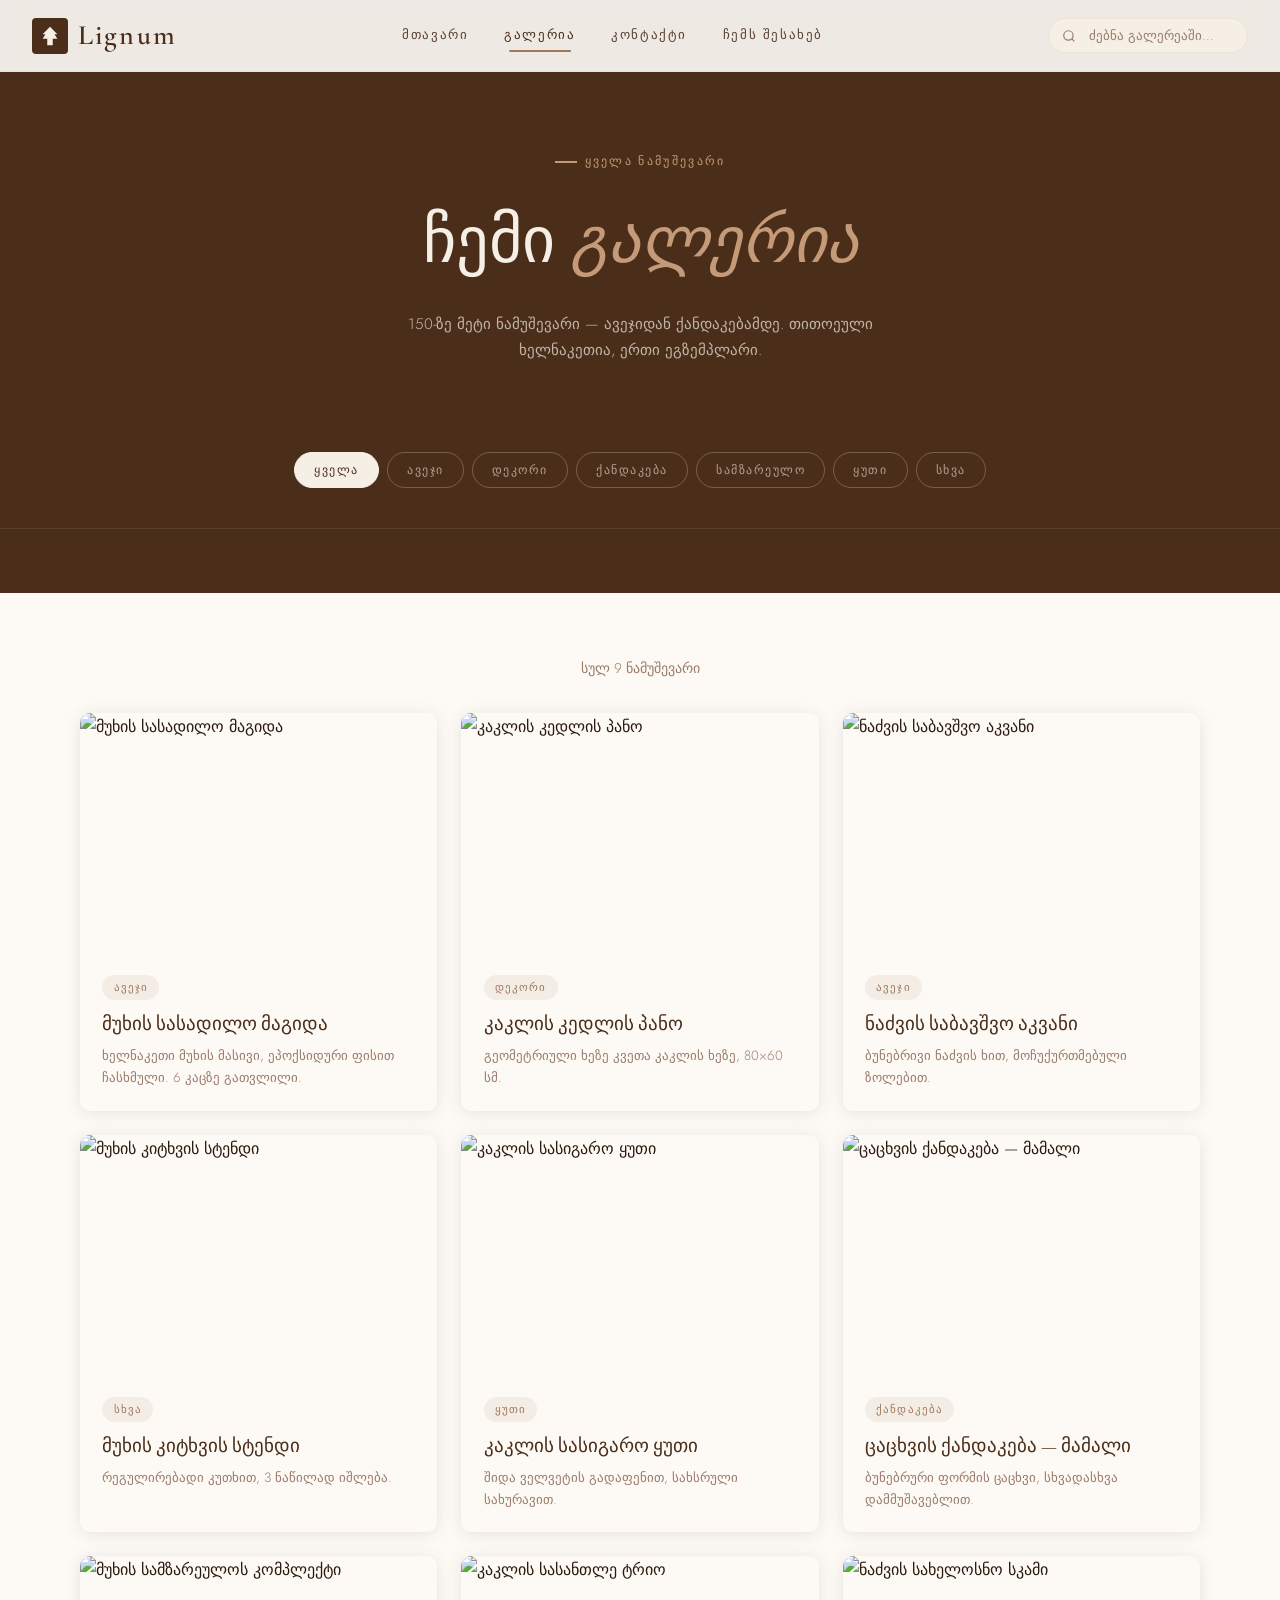
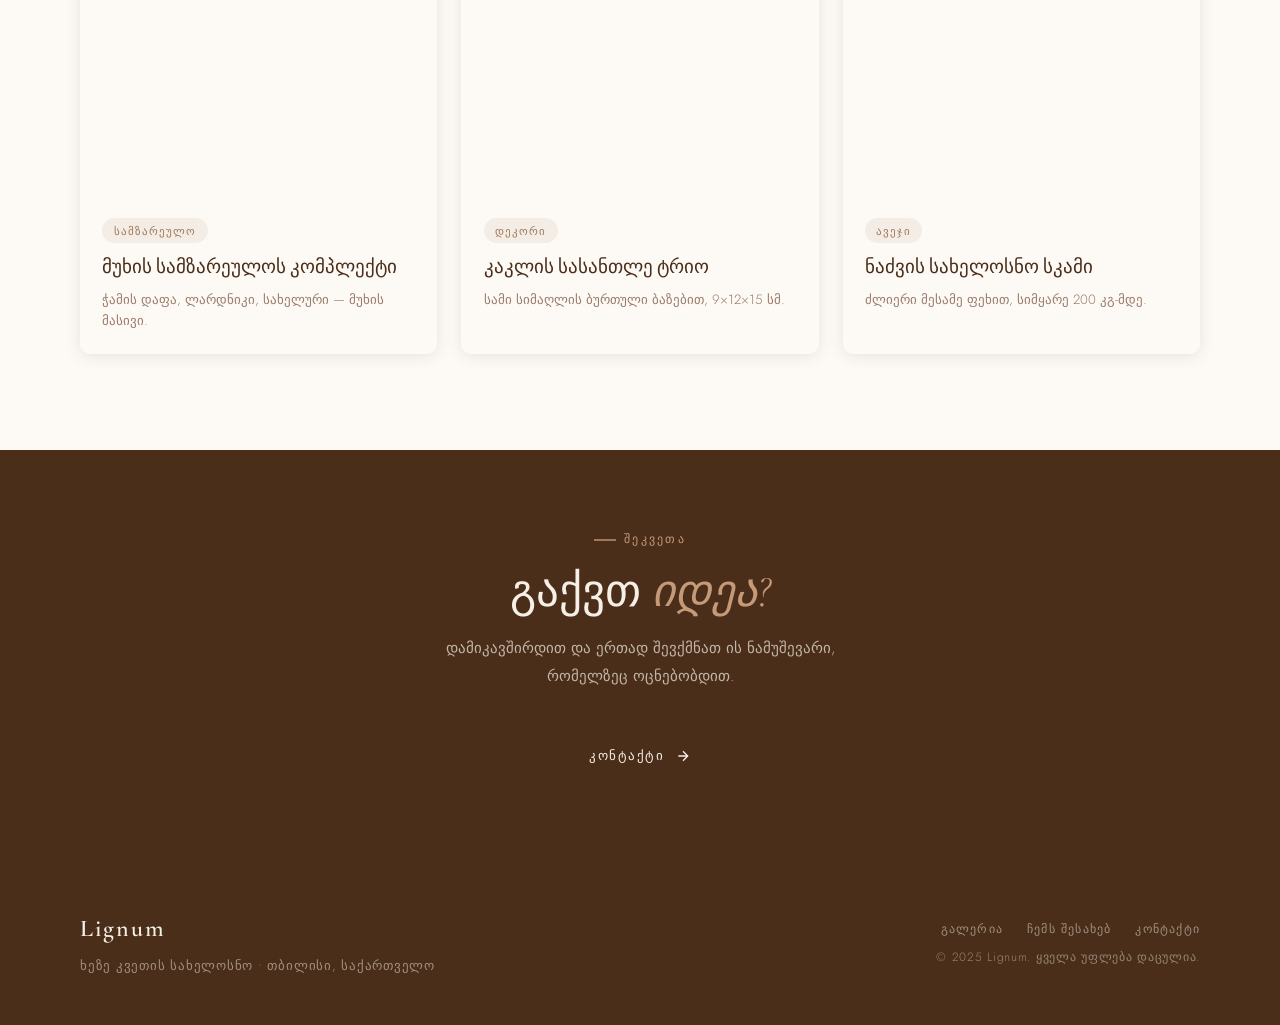
==== gallery.html @ aa71af5a "first commit" ====
<!DOCTYPE html>
<html lang="ka">
<head>
  <meta charset="UTF-8">
  <meta name="viewport" content="width=device-width, initial-scale=1.0">
  <meta name="description" content="Lignum — ყველა ნამუშევარი. ხელნაკეთი ავეჯი, დეკორი, ქანდაკებები.">
  <title>გალერია — Lignum</title>
  <link rel="stylesheet" href="style.css">
  <link rel="icon" href="data:image/svg+xml,<svg xmlns='http://www.w3.org/2000/svg' viewBox='0 0 32 32'><rect width='32' height='32' rx='4' fill='%234A2E1A'/><text y='24' x='4' font-size='22'>🌲</text></svg>">
</head>
<body>

  <!-- ============================================================
       HEADER — ნავიგაცია (იდენტური index.html-ის)
       ============================================================ -->
  <header>
    <a href="index.html" class="logo">
      <div class="logo-icon">
        <svg viewBox="0 0 24 24" xmlns="http://www.w3.org/2000/svg">
          <path d="M12 2L4 10h3l-3 5h5v7h6v-7h5l-3-5h3z"/>
        </svg>
      </div>
      <span class="logo-text">Lignum</span>
    </a>

    <nav>
      <a href="index.html"   class="nav-link">მთავარი</a>
      <a href="gallery.html" class="nav-link active">გალერია</a>
      <a href="index.html#contact" class="nav-link">კონტაქტი</a>
      <a href="index.html#about"   class="nav-link">ჩემს შესახებ</a>
    </nav>

    <div class="search-wrapper">
      <svg class="search-icon" viewBox="0 0 24 24" fill="none" stroke="currentColor" stroke-width="2">
        <circle cx="11" cy="11" r="8"/><line x1="21" y1="21" x2="16.65" y2="16.65"/>
      </svg>
      <input
        type="search"
        class="search-input"
        placeholder="ძებნა გალერეაში..."
        aria-label="ნამუშევრების ძებნა"
      >
    </div>
  </header>

  <!-- ============================================================
       GALLERY HERO — სათაური
       ============================================================ -->
  <div class="gallery-hero">
    <div class="gallery-hero-inner">
      <span class="section-label" style="justify-content:center;">ყველა ნამუშევარი</span>
      <h1 class="gallery-title">ჩემი <em>გალერია</em></h1>
      <p class="gallery-desc">
        150-ზე მეტი ნამუშევარი — ავეჯიდან ქანდაკებამდე.
        თითოეული ხელნაკეთია, ერთი ეგზემპლარი.
      </p>
    </div>

    <!-- ============================================================
         კატეგორიის ფილტრი
         ============================================================ -->
    <div class="filter-bar">
      <button class="filter-btn active" data-category="ყველა">ყველა</button>
      <button class="filter-btn" data-category="ავეჯი">ავეჯი</button>
      <button class="filter-btn" data-category="დეკორი">დეკორი</button>
      <button class="filter-btn" data-category="ქანდაკება">ქანდაკება</button>
      <button class="filter-btn" data-category="სამზარეულო">სამზარეულო</button>
      <button class="filter-btn" data-category="ყუთი">ყუთი</button>
      <button class="filter-btn" data-category="სხვა">სხვა</button>
    </div>
  </div>

  <!-- ============================================================
       GALLERY GRID — ნამუშევრების ბადე
       (JavaScript აავსებს ამ კონტეინერს)
       ============================================================ -->
  <section class="gallery-section">
    <!-- ძებნის ინფო-ტექსტი -->
    <p id="search-info" class="search-info"></p>

    <!-- ბადე — JS-ი ავსებს -->
    <div id="gallery-grid" class="gallery-grid">
      <!-- ჩატვირთვის placeholder-ები -->
      <div class="work-card" style="opacity:0.4; pointer-events:none;">
        <div class="work-card-img" style="background: var(--cream-dark);"></div>
        <div class="work-card-body">
          <div style="height:12px; background:var(--cream-dark); border-radius:4px; margin-bottom:8px; width:50%;"></div>
          <div style="height:18px; background:var(--cream-dark); border-radius:4px; margin-bottom:6px;"></div>
          <div style="height:14px; background:var(--cream-dark); border-radius:4px; width:80%;"></div>
        </div>
      </div>
    </div>

    <!-- "ვერ მოიძებნა" შეტყობინება -->
    <div id="no-results" class="no-results">
      <div class="no-results-icon">🌲</div>
      <h3>ვერ მოიძებნა</h3>
      <p>სცადეთ სხვა საკვანძო სიტყვა ან გადაიყვანეთ ფილტრი "ყველა"-ზე</p>
    </div>
  </section>

  <!-- ============================================================
       CONTACT CTA — გამოძახება კონტაქტზე
       ============================================================ -->
  <section style="
    background: var(--walnut);
    padding: 5rem;
    text-align: center;
    color: var(--cream);
  ">
    <span class="section-label" style="justify-content:center; color:var(--oak-light);">შეკვეთა</span>
    <h2 class="section-title reveal" style="color:var(--cream); margin-bottom:1rem;">
      გაქვთ <em style="color:var(--oak-light);">იდეა?</em>
    </h2>
    <p class="reveal" style="color:rgba(245,239,230,0.7); max-width:420px; margin:0 auto 2.5rem; font-size:0.95rem; line-height:1.8;">
      დამიკავშირდით და ერთად შევქმნათ ის ნამუშევარი,
      რომელზეც ოცნებობდით.
    </p>
    <a href="index.html#contact" class="btn-primary reveal" style="margin:0 auto;">
      კონტაქტი
      <svg viewBox="0 0 24 24" fill="none" stroke="currentColor" stroke-width="2">
        <path d="M5 12h14M12 5l7 7-7 7"/>
      </svg>
    </a>
  </section>

  <!-- ============================================================
       FOOTER
       ============================================================ -->
  <footer>
    <div class="footer-brand">
      <span class="logo-text">Lignum</span>
      <p class="footer-tagline">ხეზე კვეთის სახელოსნო • თბილისი, საქართველო</p>
    </div>
    <div class="footer-right">
      <div class="footer-links">
        <a href="gallery.html">გალერია</a>
        <a href="index.html#about">ჩემს შესახებ</a>
        <a href="index.html#contact">კონტაქტი</a>
      </div>
      <p class="footer-copyright">© 2025 Lignum. ყველა უფლება დაცულია.</p>
    </div>
  </footer>

  <script src="script.js"></script>
</body>
</html>
---- style.css ----
/* ============================================
   LIGNUM — ხეზე კვეთის სახელოსნო
   style.css — მთავარი სტილის ფაილი
   ============================================ */

/* --- Google Fonts --- */
@import url('https://fonts.googleapis.com/css2?family=Cormorant+Garamond:ital,wght@0,300;0,400;0,600;1,300;1,400&family=Jost:wght@300;400;500;600&display=swap');

/* --- CSS ცვლადები (ფერები, შრიფტები) --- */
:root {
  --oak:        #A0785A;
  --oak-light:  #C49A78;
  --walnut:     #4A2E1A;
  --walnut-mid: #6B4226;
  --cream:      #F5EFE6;
  --cream-dark: #EDE4D6;
  --warm-white: #FDFAF6;
  --text-dark:  #2C1A0E;
  --text-mid:   #5C4033;
  --text-light: #9A7B6A;
  --shadow:     rgba(74, 46, 26, 0.12);
  --shadow-md:  rgba(74, 46, 26, 0.22);

  --font-display: 'Cormorant Garamond', serif;
  --font-body:    'Jost', sans-serif;

  --radius-sm: 4px;
  --radius-md: 10px;
  --radius-lg: 20px;
  --transition: 0.38s cubic-bezier(0.4, 0, 0.2, 1);
}

/* --- რესეტი და ბაზა --- */
*, *::before, *::after { box-sizing: border-box; margin: 0; padding: 0; }

html { scroll-behavior: smooth; }

body {
  background: var(--warm-white);
  color: var(--text-dark);
  font-family: var(--font-body);
  font-weight: 300;
  line-height: 1.7;
  overflow-x: hidden;
}

img { display: block; width: 100%; object-fit: cover; }
a  { color: inherit; text-decoration: none; }
ul { list-style: none; }

/* ============================================
   HEADER / NAVIGATION
   ============================================ */
header {
  position: fixed;
  top: 0; left: 0; right: 0;
  z-index: 100;
  background: rgba(253, 250, 246, 0.92);
  backdrop-filter: blur(14px);
  -webkit-backdrop-filter: blur(14px);
  border-bottom: 1px solid var(--cream-dark);
  padding: 0 2rem;
  height: 72px;
  display: flex;
  align-items: center;
  justify-content: space-between;
  gap: 1.5rem;
  transition: box-shadow var(--transition);
}

header.scrolled {
  box-shadow: 0 4px 30px var(--shadow);
}

/* ლოგო */
.logo {
  display: flex;
  align-items: center;
  gap: 0.6rem;
  flex-shrink: 0;
}

.logo-icon {
  width: 36px;
  height: 36px;
  background: var(--walnut);
  border-radius: var(--radius-sm);
  display: flex;
  align-items: center;
  justify-content: center;
}

.logo-icon svg {
  width: 22px;
  height: 22px;
  fill: var(--cream);
}

.logo-text {
  font-family: var(--font-display);
  font-size: 1.75rem;
  font-weight: 600;
  letter-spacing: 0.08em;
  color: var(--walnut);
}

/* ნავიგაცია */
nav {
  display: flex;
  align-items: center;
  gap: 0.25rem;
}

.nav-link {
  font-family: var(--font-body);
  font-size: 0.82rem;
  font-weight: 500;
  letter-spacing: 0.12em;
  text-transform: uppercase;
  color: var(--text-mid);
  padding: 0.45rem 1rem;
  border-radius: var(--radius-sm);
  transition: color var(--transition), background var(--transition);
  position: relative;
}

.nav-link::after {
  content: '';
  position: absolute;
  bottom: 2px; left: 50%;
  width: 0; height: 2px;
  background: var(--oak);
  border-radius: 2px;
  transform: translateX(-50%);
  transition: width var(--transition);
}

.nav-link:hover { color: var(--walnut); }
.nav-link:hover::after,
.nav-link.active::after { width: 60%; }
.nav-link.active { color: var(--walnut); }

/* საძიებო ველი */
.search-wrapper {
  position: relative;
  flex-shrink: 0;
}

.search-input {
  font-family: var(--font-body);
  font-size: 0.82rem;
  font-weight: 300;
  background: var(--cream);
  border: 1.5px solid var(--cream-dark);
  border-radius: 50px;
  padding: 0.45rem 1rem 0.45rem 2.5rem;
  width: 200px;
  color: var(--text-dark);
  transition: border-color var(--transition), box-shadow var(--transition), width var(--transition);
  outline: none;
}

.search-input::placeholder { color: var(--text-light); }

.search-input:focus {
  border-color: var(--oak);
  box-shadow: 0 0 0 3px rgba(160, 120, 90, 0.15);
  width: 240px;
}

.search-icon {
  position: absolute;
  left: 0.85rem;
  top: 50%;
  transform: translateY(-50%);
  color: var(--text-light);
  width: 14px;
  height: 14px;
  pointer-events: none;
}

/* ============================================
   HERO (index.html)
   ============================================ */
.hero {
  min-height: 100vh;
  padding-top: 72px;
  display: grid;
  grid-template-columns: 1fr 1fr;
  overflow: hidden;
}

.hero-content {
  display: flex;
  flex-direction: column;
  justify-content: center;
  padding: 5rem 4rem 5rem 5rem;
}

.hero-tag {
  display: inline-flex;
  align-items: center;
  gap: 0.5rem;
  font-size: 0.75rem;
  font-weight: 500;
  letter-spacing: 0.18em;
  text-transform: uppercase;
  color: var(--oak);
  margin-bottom: 1.5rem;
}

.hero-tag::before {
  content: '';
  display: block;
  width: 28px;
  height: 1.5px;
  background: var(--oak);
}

.hero-title {
  font-family: var(--font-display);
  font-size: clamp(3rem, 5vw, 5rem);
  font-weight: 300;
  line-height: 1.12;
  color: var(--walnut);
  margin-bottom: 1.5rem;
}

.hero-title em {
  font-style: italic;
  color: var(--oak);
}

.hero-desc {
  font-size: 1.05rem;
  color: var(--text-mid);
  max-width: 440px;
  margin-bottom: 2.5rem;
  line-height: 1.8;
}

.btn-primary {
  display: inline-flex;
  align-items: center;
  gap: 0.65rem;
  background: var(--walnut);
  color: var(--cream);
  font-family: var(--font-body);
  font-size: 0.82rem;
  font-weight: 500;
  letter-spacing: 0.12em;
  text-transform: uppercase;
  padding: 0.9rem 2rem;
  border-radius: 50px;
  border: none;
  cursor: pointer;
  transition: background var(--transition), transform var(--transition), box-shadow var(--transition);
  align-self: flex-start;
}

.btn-primary:hover {
  background: var(--walnut-mid);
  transform: translateY(-2px);
  box-shadow: 0 8px 24px var(--shadow-md);
}

.btn-primary svg { width: 16px; height: 16px; fill: none; stroke: currentColor; stroke-width: 2; }

.hero-image {
  position: relative;
  overflow: hidden;
}

.hero-image img {
  width: 100%;
  height: 100%;
  object-fit: cover;
  transition: transform 0.8s ease;
}

.hero-image:hover img { transform: scale(1.04); }

.hero-image-badge {
  position: absolute;
  bottom: 2.5rem;
  left: 2.5rem;
  background: rgba(253, 250, 246, 0.92);
  backdrop-filter: blur(8px);
  border-radius: var(--radius-md);
  padding: 1rem 1.4rem;
  box-shadow: 0 8px 32px var(--shadow-md);
}

.badge-num {
  font-family: var(--font-display);
  font-size: 2.2rem;
  font-weight: 600;
  color: var(--walnut);
  line-height: 1;
}

.badge-label {
  font-size: 0.72rem;
  letter-spacing: 0.1em;
  text-transform: uppercase;
  color: var(--text-light);
  margin-top: 0.2rem;
}

/* ============================================
   ABOUT SECTION (index.html)
   ============================================ */
.about {
  padding: 7rem 5rem;
  display: grid;
  grid-template-columns: 1fr 1fr;
  gap: 5rem;
  align-items: center;
  background: var(--cream);
}

.about-images {
  position: relative;
  height: 520px;
}

.about-img-main {
  position: absolute;
  top: 0; left: 0;
  width: 78%;
  height: 88%;
  border-radius: var(--radius-lg);
  overflow: hidden;
}

.about-img-secondary {
  position: absolute;
  bottom: 0; right: 0;
  width: 52%;
  height: 50%;
  border-radius: var(--radius-md);
  overflow: hidden;
  border: 4px solid var(--warm-white);
  box-shadow: 0 12px 40px var(--shadow-md);
}

.section-label {
  font-size: 0.72rem;
  font-weight: 500;
  letter-spacing: 0.2em;
  text-transform: uppercase;
  color: var(--oak);
  display: flex;
  align-items: center;
  gap: 0.5rem;
  margin-bottom: 1rem;
}

.section-label::before {
  content: '';
  display: block;
  width: 22px;
  height: 1.5px;
  background: var(--oak);
}

.section-title {
  font-family: var(--font-display);
  font-size: clamp(2rem, 3.5vw, 3rem);
  font-weight: 300;
  line-height: 1.2;
  color: var(--walnut);
  margin-bottom: 1.5rem;
}

.section-title em { font-style: italic; }

.about-text {
  color: var(--text-mid);
  font-size: 0.98rem;
  line-height: 1.85;
  margin-bottom: 1.2rem;
}

.skills-grid {
  display: grid;
  grid-template-columns: 1fr 1fr;
  gap: 0.75rem;
  margin-top: 2rem;
}

.skill-item {
  display: flex;
  align-items: center;
  gap: 0.6rem;
  font-size: 0.84rem;
  color: var(--text-mid);
}

.skill-dot {
  width: 6px;
  height: 6px;
  background: var(--oak);
  border-radius: 50%;
  flex-shrink: 0;
}

/* ============================================
   FEATURED WORKS (index.html)
   ============================================ */
.featured {
  padding: 7rem 5rem;
}

.section-header {
  display: flex;
  align-items: flex-end;
  justify-content: space-between;
  margin-bottom: 3.5rem;
  gap: 2rem;
}

.section-header .section-title { margin-bottom: 0; }

.link-arrow {
  font-size: 0.8rem;
  font-weight: 500;
  letter-spacing: 0.1em;
  text-transform: uppercase;
  color: var(--oak);
  display: flex;
  align-items: center;
  gap: 0.4rem;
  white-space: nowrap;
  transition: gap var(--transition), color var(--transition);
}

.link-arrow:hover { gap: 0.7rem; color: var(--walnut); }
.link-arrow svg { width: 14px; height: 14px; }

.featured-grid {
  display: grid;
  grid-template-columns: 2fr 1fr 1fr;
  grid-template-rows: 280px 280px;
  gap: 1.2rem;
}

.feat-card { border-radius: var(--radius-md); overflow: hidden; position: relative; cursor: pointer; }
.feat-card:first-child { grid-row: 1 / 3; }

.feat-card img {
  width: 100%;
  height: 100%;
  transition: transform 0.5s ease;
}

.feat-card:hover img { transform: scale(1.07); }

.feat-overlay {
  position: absolute;
  inset: 0;
  background: linear-gradient(to top, rgba(42, 22, 10, 0.75) 0%, transparent 55%);
  opacity: 0;
  transition: opacity var(--transition);
  display: flex;
  flex-direction: column;
  justify-content: flex-end;
  padding: 1.5rem;
}

.feat-card:hover .feat-overlay { opacity: 1; }

.feat-overlay h3 {
  font-family: var(--font-display);
  font-size: 1.4rem;
  font-weight: 400;
  color: #fff;
  line-height: 1.2;
}

.feat-overlay p {
  font-size: 0.8rem;
  color: rgba(255,255,255,0.75);
  margin-top: 0.3rem;
}

/* ============================================
   PROCESS SECTION (index.html)
   ============================================ */
.process {
  background: var(--walnut);
  padding: 7rem 5rem;
  color: var(--cream);
}

.process .section-label { color: var(--oak-light); }
.process .section-label::before { background: var(--oak-light); }
.process .section-title { color: var(--cream); }

.process-grid {
  display: grid;
  grid-template-columns: repeat(4, 1fr);
  gap: 2rem;
  margin-top: 3.5rem;
}

.process-step {
  padding: 2rem;
  border: 1px solid rgba(245, 239, 230, 0.12);
  border-radius: var(--radius-md);
  transition: border-color var(--transition), background var(--transition);
}

.process-step:hover {
  border-color: rgba(245, 239, 230, 0.28);
  background: rgba(245, 239, 230, 0.05);
}

.step-num {
  font-family: var(--font-display);
  font-size: 3rem;
  font-weight: 300;
  color: var(--oak-light);
  opacity: 0.5;
  line-height: 1;
  margin-bottom: 1rem;
}

.step-title {
  font-family: var(--font-display);
  font-size: 1.25rem;
  font-weight: 400;
  color: var(--cream);
  margin-bottom: 0.6rem;
}

.step-desc {
  font-size: 0.88rem;
  color: rgba(245, 239, 230, 0.65);
  line-height: 1.7;
}

/* ============================================
   CONTACT SECTION (index.html)
   ============================================ */
.contact {
  padding: 7rem 5rem;
  display: grid;
  grid-template-columns: 1fr 1fr;
  gap: 5rem;
  align-items: start;
  background: var(--cream);
}

.contact-info { }

.contact-detail {
  display: flex;
  align-items: center;
  gap: 0.9rem;
  margin-bottom: 1.2rem;
  font-size: 0.95rem;
  color: var(--text-mid);
}

.contact-icon {
  width: 40px;
  height: 40px;
  background: var(--warm-white);
  border-radius: var(--radius-sm);
  display: flex;
  align-items: center;
  justify-content: center;
  flex-shrink: 0;
  color: var(--oak);
}

.contact-icon svg { width: 18px; height: 18px; }

.socials {
  display: flex;
  gap: 0.8rem;
  margin-top: 2rem;
}

.social-btn {
  width: 44px;
  height: 44px;
  border-radius: var(--radius-sm);
  background: var(--warm-white);
  color: var(--text-mid);
  display: flex;
  align-items: center;
  justify-content: center;
  transition: background var(--transition), color var(--transition), transform var(--transition);
  border: 1.5px solid var(--cream-dark);
}

.social-btn svg { width: 20px; height: 20px; }

.social-btn:hover {
  background: var(--walnut);
  color: var(--cream);
  border-color: var(--walnut);
  transform: translateY(-3px);
}

/* საკონტაქტო ფორმა */
.contact-form {
  display: flex;
  flex-direction: column;
  gap: 1rem;
}

.form-group {
  display: flex;
  flex-direction: column;
  gap: 0.4rem;
}

.form-label {
  font-size: 0.75rem;
  font-weight: 500;
  letter-spacing: 0.1em;
  text-transform: uppercase;
  color: var(--text-light);
}

.form-input,
.form-textarea {
  font-family: var(--font-body);
  font-size: 0.93rem;
  font-weight: 300;
  background: var(--warm-white);
  border: 1.5px solid var(--cream-dark);
  border-radius: var(--radius-sm);
  padding: 0.85rem 1rem;
  color: var(--text-dark);
  outline: none;
  transition: border-color var(--transition), box-shadow var(--transition);
  width: 100%;
}

.form-input:focus,
.form-textarea:focus {
  border-color: var(--oak);
  box-shadow: 0 0 0 3px rgba(160, 120, 90, 0.12);
}

.form-textarea {
  resize: vertical;
  min-height: 130px;
}

.btn-submit {
  margin-top: 0.5rem;
  display: inline-flex;
  align-items: center;
  justify-content: center;
  gap: 0.6rem;
  background: var(--walnut);
  color: var(--cream);
  font-family: var(--font-body);
  font-size: 0.82rem;
  font-weight: 500;
  letter-spacing: 0.12em;
  text-transform: uppercase;
  padding: 1rem 2rem;
  border-radius: 50px;
  border: none;
  cursor: pointer;
  transition: background var(--transition), transform var(--transition), box-shadow var(--transition);
}

.btn-submit:hover {
  background: var(--walnut-mid);
  transform: translateY(-2px);
  box-shadow: 0 8px 24px var(--shadow-md);
}

.btn-submit svg { width: 16px; height: 16px; }

.form-success {
  display: none;
  background: #e8f5e9;
  border: 1.5px solid #a5d6a7;
  border-radius: var(--radius-sm);
  padding: 1rem 1.2rem;
  color: #2e7d32;
  font-size: 0.9rem;
  text-align: center;
}

/* ============================================
   GALLERY PAGE (gallery.html)
   ============================================ */
.gallery-hero {
  padding-top: 72px;
  background: var(--walnut);
  padding-bottom: 4rem;
  text-align: center;
}

.gallery-hero-inner {
  padding: 5rem 5rem 3rem;
}

.gallery-hero .section-label { justify-content: center; color: var(--oak-light); }
.gallery-hero .section-label::before { background: var(--oak-light); }

.gallery-title {
  font-family: var(--font-display);
  font-size: clamp(2.5rem, 5vw, 4.5rem);
  font-weight: 300;
  color: var(--cream);
  margin-bottom: 1rem;
}

.gallery-title em { font-style: italic; color: var(--oak-light); }

.gallery-desc {
  color: rgba(245, 239, 230, 0.7);
  max-width: 480px;
  margin: 0 auto;
  font-size: 0.95rem;
}

/* ფილტრები */
.filter-bar {
  display: flex;
  justify-content: center;
  gap: 0.5rem;
  padding: 2.5rem 2rem;
  flex-wrap: wrap;
  background: var(--walnut);
  border-bottom: 1px solid rgba(245,239,230,0.1);
}

.filter-btn {
  font-family: var(--font-body);
  font-size: 0.78rem;
  font-weight: 500;
  letter-spacing: 0.12em;
  text-transform: uppercase;
  padding: 0.5rem 1.2rem;
  border-radius: 50px;
  border: 1.5px solid rgba(245,239,230,0.25);
  background: transparent;
  color: rgba(245,239,230,0.6);
  cursor: pointer;
  transition: all var(--transition);
}

.filter-btn:hover,
.filter-btn.active {
  background: var(--cream);
  color: var(--walnut);
  border-color: var(--cream);
}

/* გალერეა */
.gallery-section {
  padding: 4rem 5rem 6rem;
}

/* ძებნის შეტყობინება */
.search-info {
  text-align: center;
  font-size: 0.88rem;
  color: var(--text-light);
  margin-bottom: 2rem;
  min-height: 24px;
}

.gallery-grid {
  display: grid;
  grid-template-columns: repeat(auto-fill, minmax(300px, 1fr));
  gap: 1.5rem;
}

/* ნამუშევრის ბარათი */
.work-card {
  border-radius: var(--radius-md);
  overflow: hidden;
  background: var(--warm-white);
  box-shadow: 0 2px 16px var(--shadow);
  transition: transform var(--transition), box-shadow var(--transition);
  position: relative;
}

.work-card:hover {
  transform: translateY(-6px);
  box-shadow: 0 16px 48px var(--shadow-md);
}

.work-card-img {
  height: 240px;
  overflow: hidden;
  position: relative;
}

.work-card-img img {
  height: 100%;
  transition: transform 0.6s ease;
}

.work-card:hover .work-card-img img { transform: scale(1.08); }

/* hover overlay */
.work-hover {
  position: absolute;
  inset: 0;
  background: linear-gradient(to top, rgba(42,22,10,0.82) 0%, rgba(42,22,10,0.2) 60%, transparent 100%);
  display: flex;
  flex-direction: column;
  justify-content: flex-end;
  padding: 1.5rem;
  opacity: 0;
  transition: opacity var(--transition);
}

.work-card:hover .work-hover { opacity: 1; }

.work-hover-tag {
  font-size: 0.7rem;
  letter-spacing: 0.14em;
  text-transform: uppercase;
  color: var(--oak-light);
  margin-bottom: 0.3rem;
}

.work-hover-title {
  font-family: var(--font-display);
  font-size: 1.3rem;
  color: #fff;
  font-weight: 400;
  line-height: 1.2;
}

.work-hover-desc {
  font-size: 0.8rem;
  color: rgba(255,255,255,0.72);
  margin-top: 0.4rem;
  line-height: 1.5;
}

.work-card-body {
  padding: 1.2rem 1.4rem 1.4rem;
}

.work-tag {
  display: inline-block;
  font-size: 0.68rem;
  letter-spacing: 0.1em;
  text-transform: uppercase;
  color: var(--oak);
  background: rgba(160, 120, 90, 0.1);
  border-radius: 50px;
  padding: 0.2rem 0.7rem;
  margin-bottom: 0.5rem;
}

.work-name {
  font-family: var(--font-display);
  font-size: 1.2rem;
  font-weight: 400;
  color: var(--walnut);
  margin-bottom: 0.3rem;
}

.work-description {
  font-size: 0.84rem;
  color: var(--text-light);
  line-height: 1.6;
}

/* "ვერ მოიძებნა" */
.no-results {
  display: none;
  text-align: center;
  padding: 4rem 2rem;
  grid-column: 1 / -1;
}

.no-results-icon {
  font-size: 3rem;
  margin-bottom: 1rem;
  opacity: 0.4;
}

.no-results h3 {
  font-family: var(--font-display);
  font-size: 1.5rem;
  color: var(--text-mid);
  margin-bottom: 0.5rem;
}

.no-results p { color: var(--text-light); font-size: 0.9rem; }

/* ============================================
   FOOTER
   ============================================ */
footer {
  background: var(--walnut);
  color: var(--cream);
  padding: 3rem 5rem;
  display: grid;
  grid-template-columns: 1fr auto;
  gap: 2rem;
  align-items: center;
}

.footer-brand .logo-text { color: var(--cream); font-size: 1.5rem; }
.footer-tagline {
  font-size: 0.8rem;
  color: rgba(245,239,230,0.5);
  margin-top: 0.3rem;
  letter-spacing: 0.06em;
}

.footer-right {
  display: flex;
  flex-direction: column;
  align-items: flex-end;
  gap: 0.5rem;
}

.footer-copyright {
  font-size: 0.75rem;
  color: rgba(245,239,230,0.45);
  letter-spacing: 0.06em;
}

.footer-links {
  display: flex;
  gap: 1.5rem;
}

.footer-links a {
  font-size: 0.75rem;
  color: rgba(245,239,230,0.5);
  letter-spacing: 0.1em;
  text-transform: uppercase;
  transition: color var(--transition);
}

.footer-links a:hover { color: var(--cream); }

/* ============================================
   SCROLL ANIMATIONS
   ============================================ */
.reveal {
  opacity: 0;
  transform: translateY(32px);
  transition: opacity 0.65s ease, transform 0.65s ease;
}

.reveal.visible {
  opacity: 1;
  transform: translateY(0);
}

.reveal-left {
  opacity: 0;
  transform: translateX(-32px);
  transition: opacity 0.65s ease, transform 0.65s ease;
}

.reveal-left.visible {
  opacity: 1;
  transform: translateX(0);
}

.reveal-right {
  opacity: 0;
  transform: translateX(32px);
  transition: opacity 0.65s ease, transform 0.65s ease;
}

.reveal-right.visible {
  opacity: 1;
  transform: translateX(0);
}

/* ============================================
   RESPONSIVE
   ============================================ */
@media (max-width: 1024px) {
  .hero, .about, .contact { grid-template-columns: 1fr; }
  .hero-content { padding: 4rem 2.5rem; }
  .hero-image { height: 50vw; }
  .about { padding: 5rem 2.5rem; gap: 3rem; }
  .about-images { height: 360px; }
  .featured { padding: 5rem 2.5rem; }
  .featured-grid { grid-template-columns: 1fr 1fr; }
  .featured-grid .feat-card:first-child { grid-column: 1 / -1; grid-row: auto; height: 280px; }
  .process { padding: 5rem 2.5rem; }
  .process-grid { grid-template-columns: 1fr 1fr; }
  .contact { padding: 5rem 2.5rem; gap: 3rem; }
  .gallery-section { padding: 3rem 2.5rem; }
  footer { padding: 2.5rem 2.5rem; grid-template-columns: 1fr; }
  .footer-right { align-items: flex-start; }
}

@media (max-width: 768px) {
  header { padding: 0 1.25rem; gap: 0.75rem; }
  nav { display: none; }
  .search-input { width: 150px; }
  .search-input:focus { width: 170px; }
  .hero-content { padding: 3rem 1.5rem; }
  .featured-grid { grid-template-columns: 1fr; }
  .featured-grid .feat-card { height: 240px; }
  .process-grid { grid-template-columns: 1fr; }
  .gallery-section { padding: 2.5rem 1.5rem; }
  footer { padding: 2rem 1.5rem; }
}
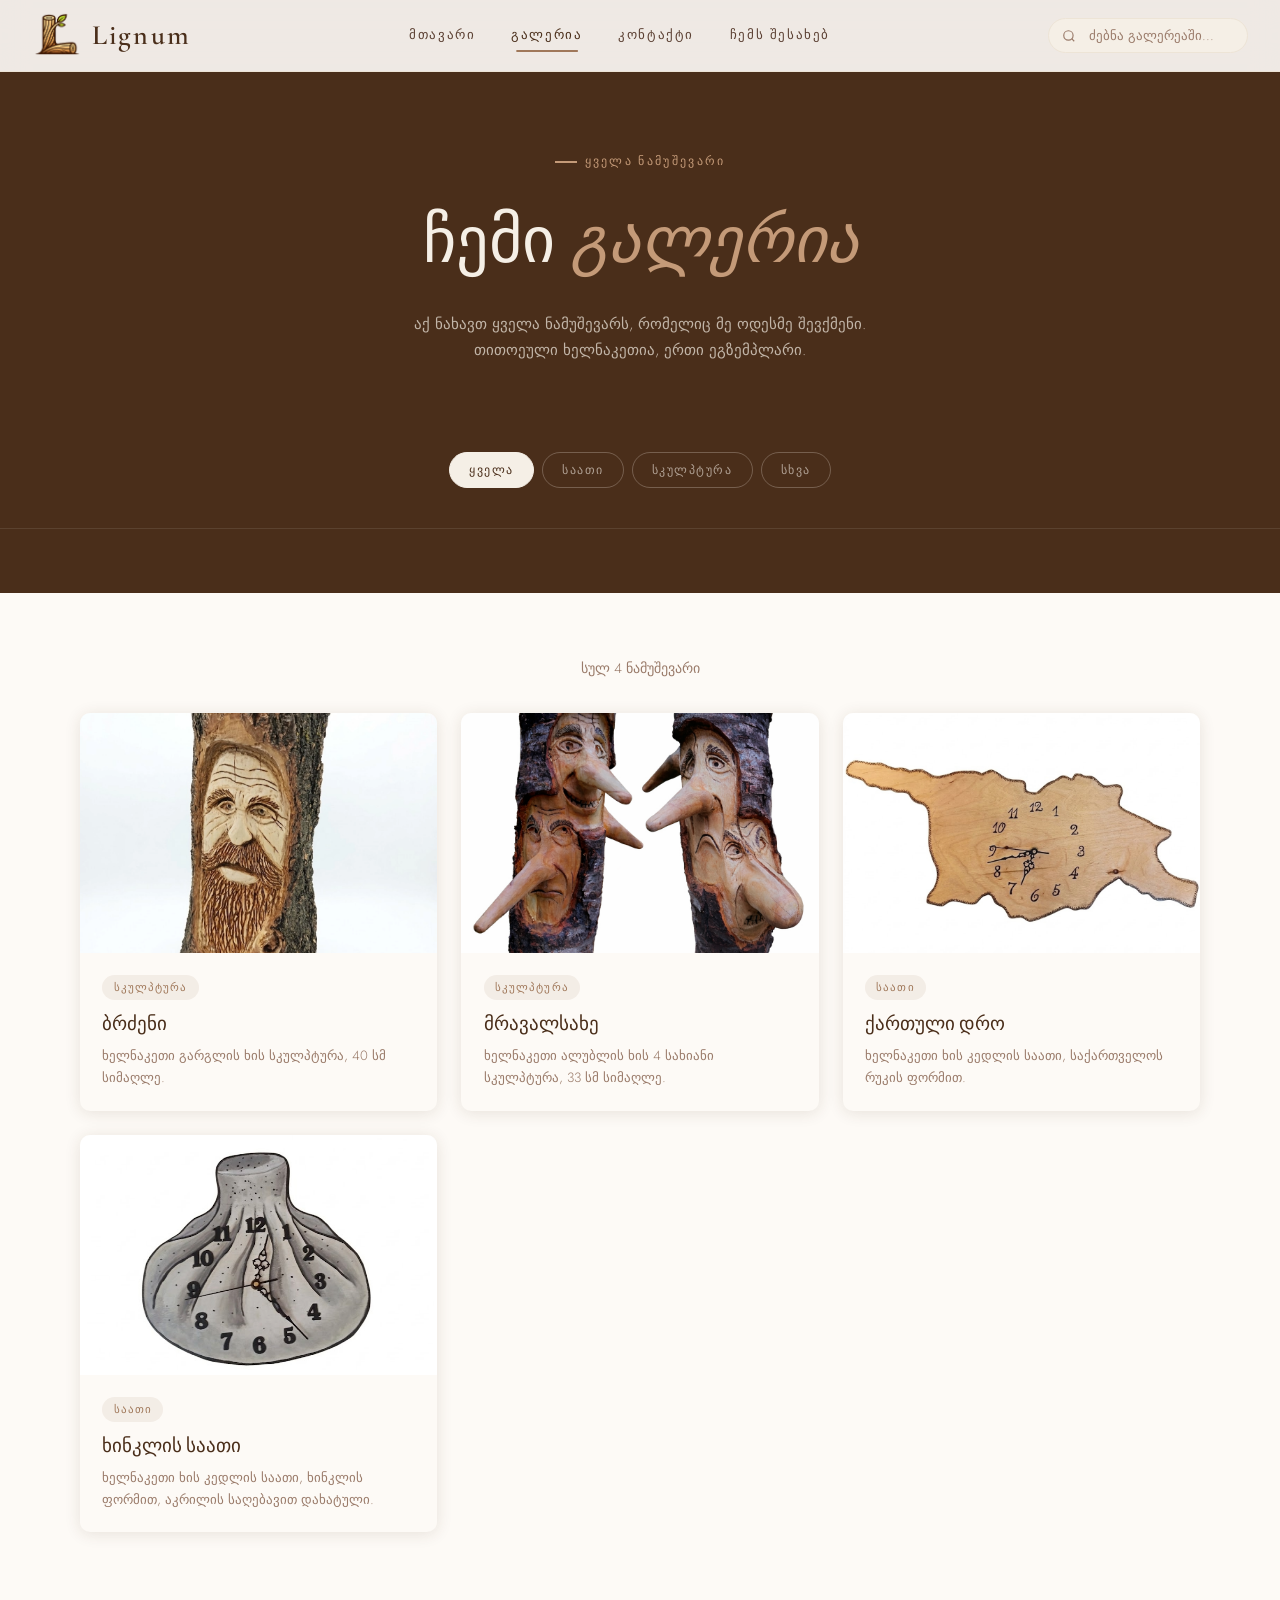
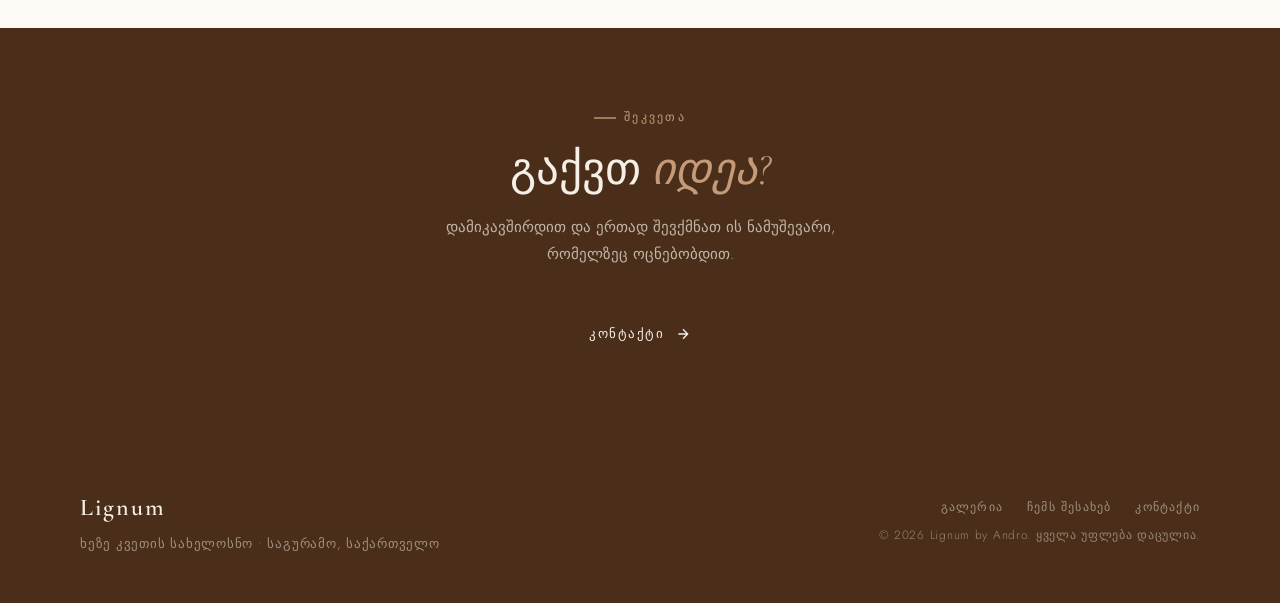
==== commit 96ff3562: "photo changes" ====
--- a/gallery.html
+++ b/gallery.html
@@ -6,7 +6,7 @@
   <meta name="description" content="Lignum — ყველა ნამუშევარი. ხელნაკეთი ავეჯი, დეკორი, ქანდაკებები.">
   <title>გალერია — Lignum</title>
   <link rel="stylesheet" href="style.css">
-  <link rel="icon" href="data:image/svg+xml,<svg xmlns='http://www.w3.org/2000/svg' viewBox='0 0 32 32'><rect width='32' height='32' rx='4' fill='%234A2E1A'/><text y='24' x='4' font-size='22'>🌲</text></svg>">
+  <link rel="icon" href="images/head-icon.png">
 </head>
 <body>
 
@@ -16,9 +16,7 @@
   <header>
     <a href="index.html" class="logo">
       <div class="logo-icon">
-        <svg viewBox="0 0 24 24" xmlns="http://www.w3.org/2000/svg">
-          <path d="M12 2L4 10h3l-3 5h5v7h6v-7h5l-3-5h3z"/>
-        </svg>
+        <img src="images/l-logo.png" alt="">
       </div>
       <span class="logo-text">Lignum</span>
     </a>
@@ -51,7 +49,7 @@
       <span class="section-label" style="justify-content:center;">ყველა ნამუშევარი</span>
       <h1 class="gallery-title">ჩემი <em>გალერია</em></h1>
       <p class="gallery-desc">
-        150-ზე მეტი ნამუშევარი — ავეჯიდან ქანდაკებამდე.
+          აქ ნახავთ ყველა ნამუშევარს, რომელიც მე ოდესმე შევქმენი.
         თითოეული ხელნაკეთია, ერთი ეგზემპლარი.
       </p>
     </div>
@@ -61,11 +59,8 @@
          ============================================================ -->
     <div class="filter-bar">
       <button class="filter-btn active" data-category="ყველა">ყველა</button>
-      <button class="filter-btn" data-category="ავეჯი">ავეჯი</button>
-      <button class="filter-btn" data-category="დეკორი">დეკორი</button>
-      <button class="filter-btn" data-category="ქანდაკება">ქანდაკება</button>
-      <button class="filter-btn" data-category="სამზარეულო">სამზარეულო</button>
-      <button class="filter-btn" data-category="ყუთი">ყუთი</button>
+      <button class="filter-btn" data-category="საათი">საათი</button>
+      <button class="filter-btn" data-category="სკულპტურა">სკულპტურა</button>
       <button class="filter-btn" data-category="სხვა">სხვა</button>
     </div>
   </div>
@@ -130,7 +125,7 @@
   <footer>
     <div class="footer-brand">
       <span class="logo-text">Lignum</span>
-      <p class="footer-tagline">ხეზე კვეთის სახელოსნო • თბილისი, საქართველო</p>
+      <p class="footer-tagline">ხეზე კვეთის სახელოსნო • საგურამო, საქართველო</p>
     </div>
     <div class="footer-right">
       <div class="footer-links">
@@ -138,7 +133,7 @@
         <a href="index.html#about">ჩემს შესახებ</a>
         <a href="index.html#contact">კონტაქტი</a>
       </div>
-      <p class="footer-copyright">© 2025 Lignum. ყველა უფლება დაცულია.</p>
+      <p class="footer-copyright">© 2026 Lignum by Andro. ყველა უფლება დაცულია.</p>
     </div>
   </footer>
 
--- a/style.css
+++ b/style.css
@@ -81,9 +81,9 @@
 }
 
 .logo-icon {
-  width: 36px;
-  height: 36px;
-  background: var(--walnut);
+  width: 50px;
+  height: 50px;
+  
   border-radius: var(--radius-sm);
   display: flex;
   align-items: center;
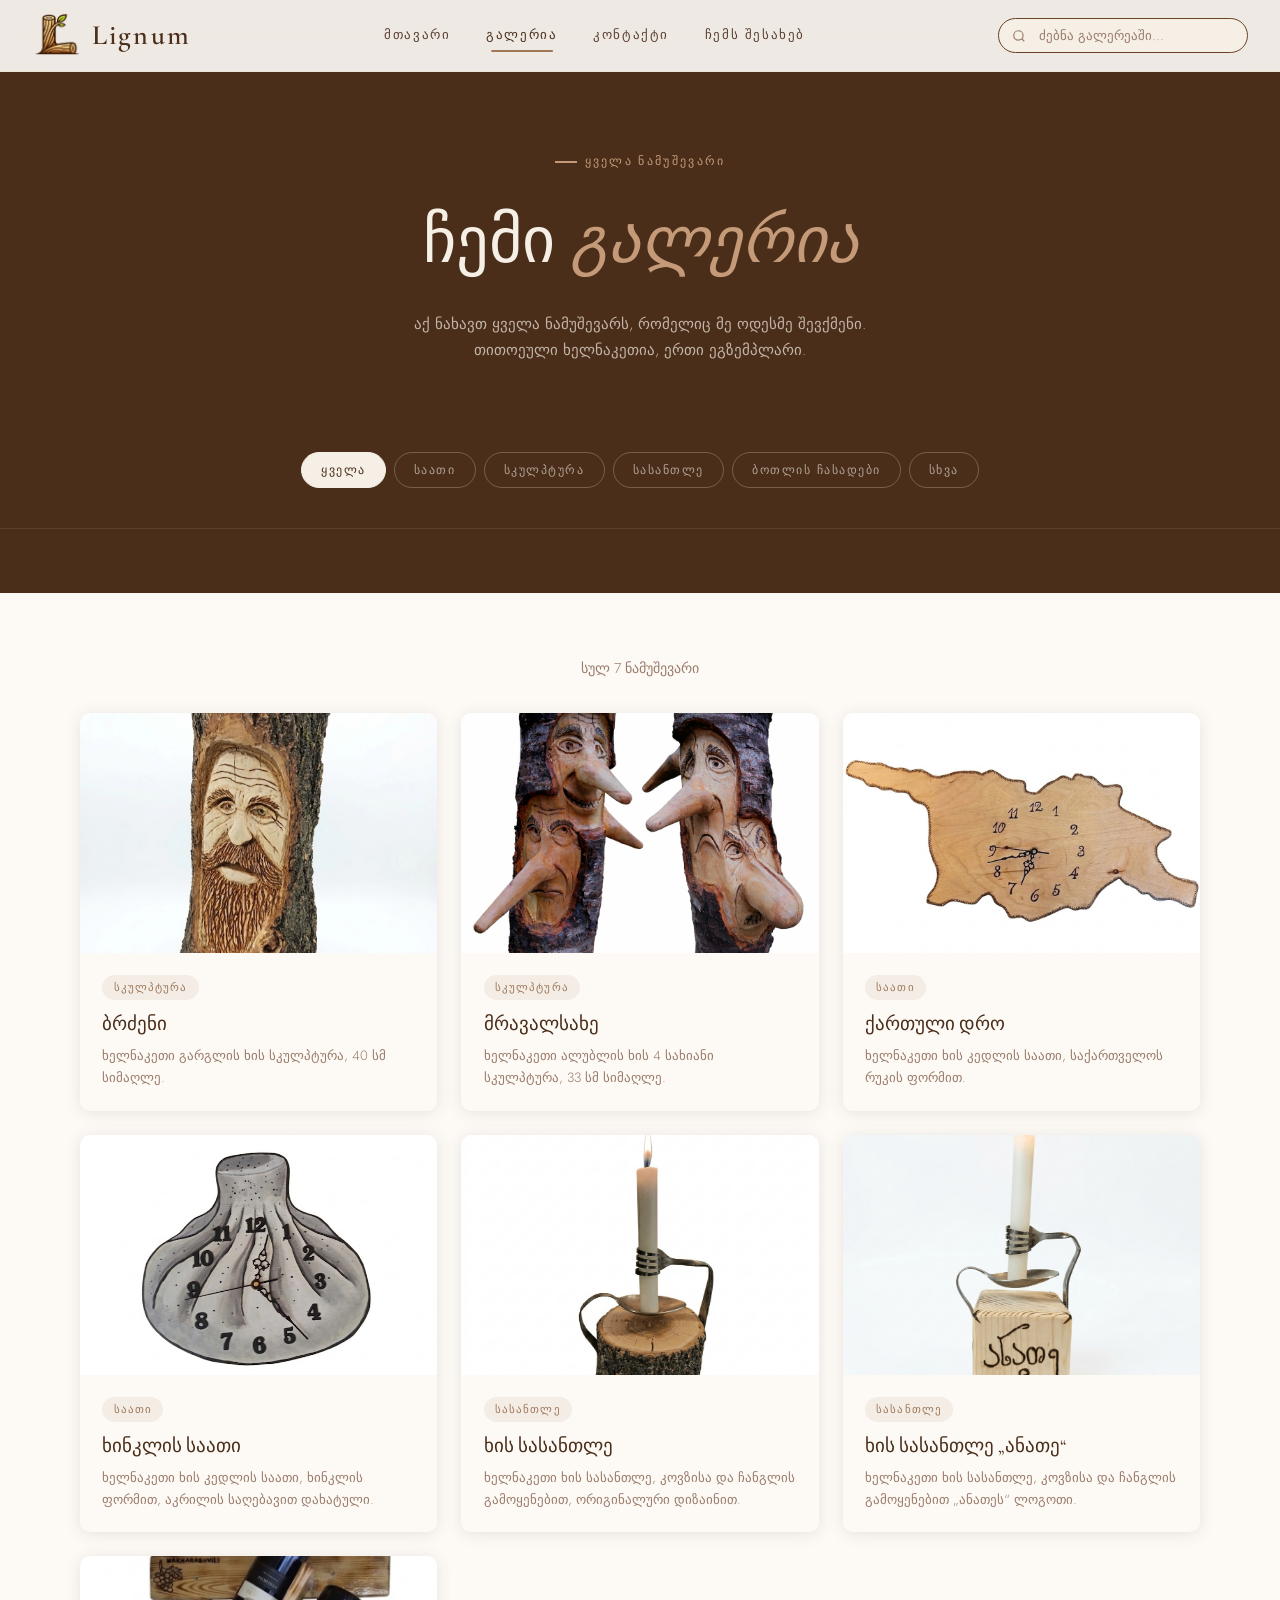
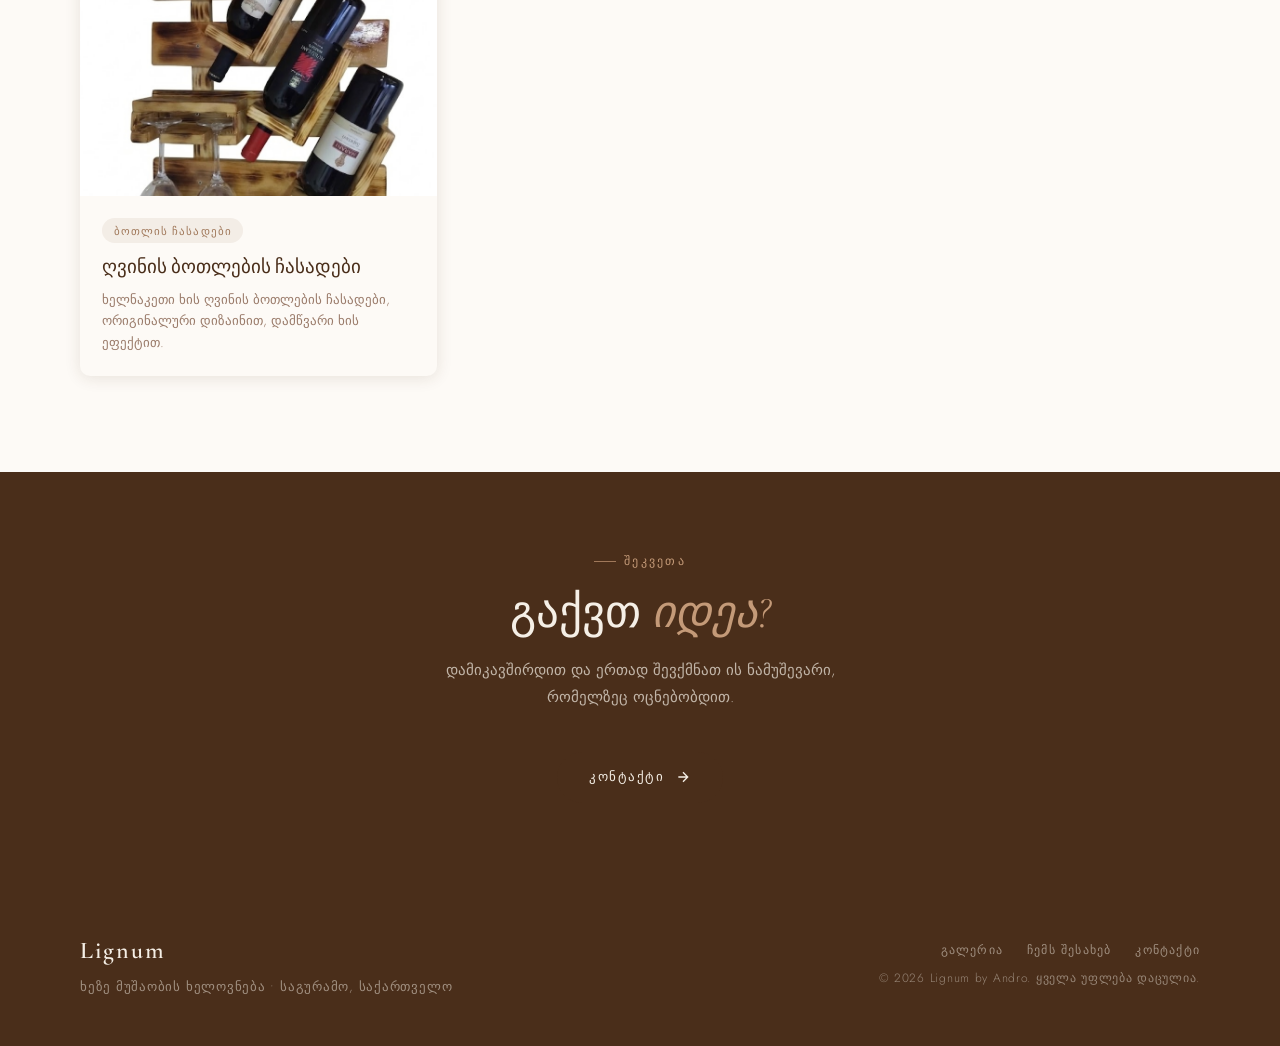
==== commit 79c50da0: "image corrections" ====
--- a/gallery.html
+++ b/gallery.html
@@ -61,7 +61,9 @@
       <button class="filter-btn active" data-category="ყველა">ყველა</button>
       <button class="filter-btn" data-category="საათი">საათი</button>
       <button class="filter-btn" data-category="სკულპტურა">სკულპტურა</button>
-      <button class="filter-btn" data-category="სხვა">სხვა</button>
+      <button class="filter-btn" data-category="სასანთლე">სასანთლე</button>
+      <button class="filter-btn" data-category="ბოთლის ჩასადები">ბოთლის ჩასადები</button>
+      <button class="filter-btn" data-category="სხვა">სხვა</button>    
     </div>
   </div>
 
@@ -88,8 +90,7 @@
 
     <!-- "ვერ მოიძებნა" შეტყობინება -->
     <div id="no-results" class="no-results">
-      <div class="no-results-icon">🌲</div>
-      <h3>ვერ მოიძებნა</h3>
+      <h3>ცარიელია</h3>
       <p>სცადეთ სხვა საკვანძო სიტყვა ან გადაიყვანეთ ფილტრი "ყველა"-ზე</p>
     </div>
   </section>
@@ -125,7 +126,7 @@
   <footer>
     <div class="footer-brand">
       <span class="logo-text">Lignum</span>
-      <p class="footer-tagline">ხეზე კვეთის სახელოსნო • საგურამო, საქართველო</p>
+      <p class="footer-tagline">ხეზე მუშაობის ხელოვნება • საგურამო, საქართველო</p>
     </div>
     <div class="footer-right">
       <div class="footer-links">
--- a/style.css
+++ b/style.css
@@ -151,10 +151,10 @@
   font-size: 0.82rem;
   font-weight: 300;
   background: var(--cream);
-  border: 1.5px solid var(--cream-dark);
+  border: 1.5px solid var(--walnut-mid);
   border-radius: 50px;
   padding: 0.45rem 1rem 0.45rem 2.5rem;
-  width: 200px;
+  width: 250px;
   color: var(--text-dark);
   transition: border-color var(--transition), box-shadow var(--transition), width var(--transition);
   outline: none;
@@ -332,16 +332,26 @@
   border-radius: var(--radius-lg);
   overflow: hidden;
 }
+.about-img-main img {
+  width: 100%;
+  height: 100%;
+  object-fit: cover;
+}
 
 .about-img-secondary {
   position: absolute;
   bottom: 0; right: 0;
-  width: 52%;
-  height: 50%;
+  width: 45%;
+  height: 70%;
   border-radius: var(--radius-md);
   overflow: hidden;
   border: 4px solid var(--warm-white);
   box-shadow: 0 12px 40px var(--shadow-md);
+}
+.about-img-secondary img {
+  width: 100%;
+  height: 100%;
+  object-fit: cover;
 }
 
 .section-label {
@@ -438,19 +448,42 @@
 .link-arrow:hover { gap: 0.7rem; color: var(--walnut); }
 .link-arrow svg { width: 14px; height: 14px; }
 
+/*
+  FEATURED GRID — ავტომატური განლაგება
+  ------------------------------------------------
+  პრინციპი:
+  • პირველი ბარათი (.feat-card:first-child) ყოველთვის
+    დიდია — 2 სვეტი × 2 რიგი
+  • დანარჩენი ბარათები ეწყობა 3-სვეტიან ბადეში, 1 ან 2
+    რიგზე — ბარათების რაოდენობის მიხედვით
+  • ახალი ბარათის დამატება: უბრალოდ დაამატეთ ახალი
+    .feat-card div — grid ავტომატურად გადაეწყობა
+  ------------------------------------------------
+*/
 .featured-grid {
   display: grid;
-  grid-template-columns: 2fr 1fr 1fr;
-  grid-template-rows: 280px 280px;
+  grid-template-columns: 2fr 1fr 1fr 1fr;   /* პირველი სვეტი ორჯერ განიერი */
+  grid-auto-rows: 300px;                 /* ყველა რიგი 300px */
   gap: 1.2rem;
 }
 
-.feat-card { border-radius: var(--radius-md); overflow: hidden; position: relative; cursor: pointer; }
-.feat-card:first-child { grid-row: 1 / 3; }
+/* პირველი ბარათი — დიდი, 2 რიგს მოიცავს */
+.feat-card:first-child {
+  grid-row: 1 / span 2;   /* ყოველთვის 2 რიგი, რაც არ უნდა ემატებოდეს */
+}
+
+.feat-card {
+  border-radius: var(--radius-md);
+  overflow: hidden;
+  position: relative;
+  cursor: pointer;
+  background: var(--cream-dark); /* placeholder ფერი სანამ სურათი ჩაიტვირთება */
+}
 
 .feat-card img {
   width: 100%;
   height: 100%;
+  object-fit: cover;
   transition: transform 0.5s ease;
 }
 
@@ -483,6 +516,7 @@
   color: rgba(255,255,255,0.75);
   margin-top: 0.3rem;
 }
+
 
 /* ============================================
    PROCESS SECTION (index.html)
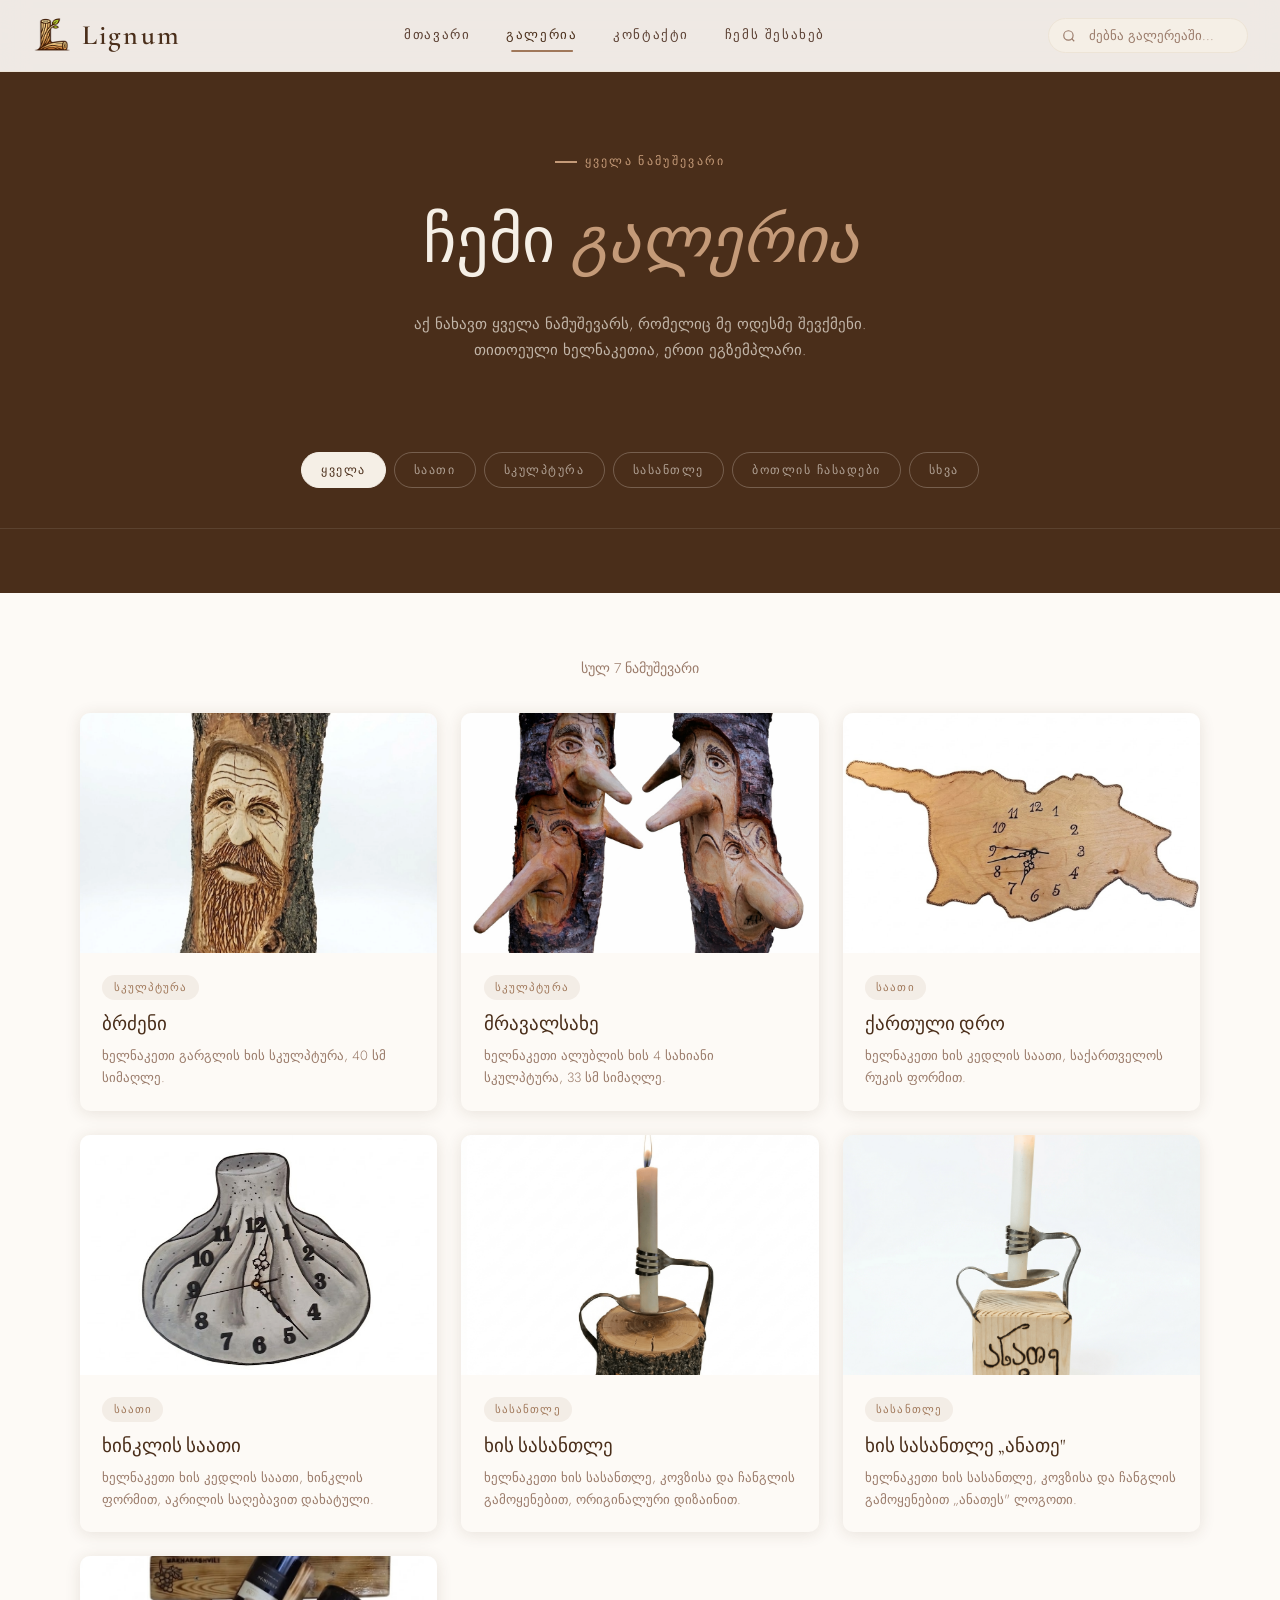
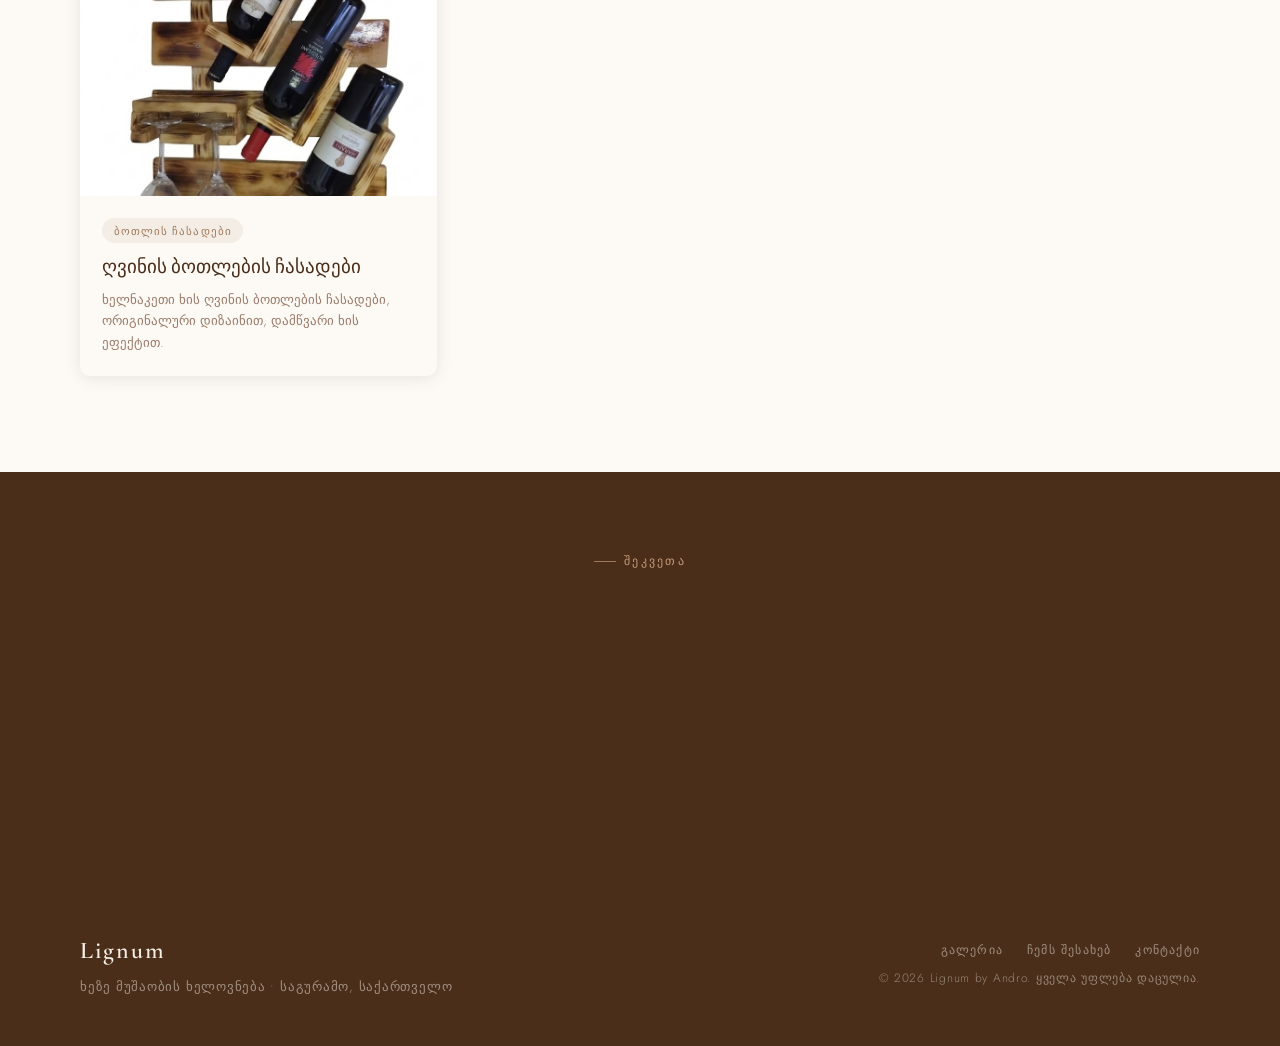
==== commit cd43a370: "chatbot" ====
--- a/gallery.html
+++ b/gallery.html
@@ -16,7 +16,7 @@
   <header>
     <a href="index.html" class="logo">
       <div class="logo-icon">
-        <img src="images/l-logo.png" alt="">
+        <img src="images/l-logo.png" alt="logo">
       </div>
       <span class="logo-text">Lignum</span>
     </a>
--- a/style.css
+++ b/style.css
@@ -81,10 +81,8 @@
 }
 
 .logo-icon {
-  width: 50px;
-  height: 50px;
-  
-  border-radius: var(--radius-sm);
+  width: 40px;
+  height: 40px;
   display: flex;
   align-items: center;
   justify-content: center;
@@ -151,10 +149,10 @@
   font-size: 0.82rem;
   font-weight: 300;
   background: var(--cream);
-  border: 1.5px solid var(--walnut-mid);
+  border: 1.5px solid var(--cream-dark);
   border-radius: 50px;
   padding: 0.45rem 1rem 0.45rem 2.5rem;
-  width: 250px;
+  width: 200px;
   color: var(--text-dark);
   transition: border-color var(--transition), box-shadow var(--transition), width var(--transition);
   outline: none;
@@ -333,9 +331,9 @@
   overflow: hidden;
 }
 .about-img-main img {
-  width: 100%;
-  height: 100%;
-  object-fit: cover;
+    width: 100%;
+    height: 100%;
+    object-fit: cover;
 }
 
 .about-img-secondary {
@@ -349,9 +347,9 @@
   box-shadow: 0 12px 40px var(--shadow-md);
 }
 .about-img-secondary img {
-  width: 100%;
-  height: 100%;
-  object-fit: cover;
+    width: 100%;
+    height: 100%;
+    object-fit: cover;
 }
 
 .section-label {
@@ -462,7 +460,7 @@
 */
 .featured-grid {
   display: grid;
-  grid-template-columns: 2fr 1fr 1fr 1fr;   /* პირველი სვეტი ორჯერ განიერი */
+  grid-template-columns: 2fr 1fr 1fr;   /* პირველი სვეტი ორჯერ განიერი */
   grid-auto-rows: 300px;                 /* ყველა რიგი 300px */
   gap: 1.2rem;
 }
@@ -516,7 +514,6 @@
   color: rgba(255,255,255,0.75);
   margin-top: 0.3rem;
 }
-
 
 /* ============================================
    PROCESS SECTION (index.html)
@@ -844,7 +841,6 @@
 .work-hover {
   position: absolute;
   inset: 0;
-  background: linear-gradient(to top, rgba(42,22,10,0.82) 0%, rgba(42,22,10,0.2) 60%, transparent 100%);
   display: flex;
   flex-direction: column;
   justify-content: flex-end;
@@ -856,26 +852,29 @@
 .work-card:hover .work-hover { opacity: 1; }
 
 .work-hover-tag {
-  font-size: 0.7rem;
+  display: none;
+  /* font-size: 0.7rem;
   letter-spacing: 0.14em;
   text-transform: uppercase;
   color: var(--oak-light);
-  margin-bottom: 0.3rem;
+  margin-bottom: 0.3rem; */
 }
 
 .work-hover-title {
-  font-family: var(--font-display);
+  display: none;
+  /* font-family: var(--font-display);
   font-size: 1.3rem;
   color: #fff;
   font-weight: 400;
-  line-height: 1.2;
+  line-height: 1.2; */
 }
 
 .work-hover-desc {
-  font-size: 0.8rem;
+  display: none;
+  /* font-size: 0.8rem;
   color: rgba(255,255,255,0.72);
   margin-top: 0.4rem;
-  line-height: 1.5;
+  line-height: 1.5; */
 }
 
 .work-card-body {
@@ -981,6 +980,137 @@
 .footer-links a:hover { color: var(--cream); }
 
 /* ============================================
+   ZOOM POPUP — ბარათზე კლიკისას სურათის გადიდება
+   ============================================ */
+
+/* მსუბუქი ნახევრად-გამჭვირვალე ფონი */
+.lightbox {
+  position: fixed;
+  inset: 0;
+  z-index: 999;
+  background: rgba(28, 16, 8, 0.55);
+  backdrop-filter: blur(4px);
+  -webkit-backdrop-filter: blur(4px);
+  display: flex;
+  align-items: center;
+  justify-content: center;
+  padding: 2rem;
+  opacity: 0;
+  pointer-events: none;
+  transition: opacity 0.25s ease;
+}
+
+.lightbox.open {
+  opacity: 1;
+  pointer-events: all;
+}
+
+/* popup კონტეინერი — არა სრული ეკრანი, კომფორტული ზომა */
+.lightbox-inner {
+  position: relative;
+  width: min(680px, 90vw);       /* მაქს. 680px */
+  background: var(--warm-white);
+  border-radius: var(--radius-lg);
+  overflow: hidden;
+  box-shadow: 0 24px 64px rgba(28, 16, 8, 0.45);
+  transform: scale(0.88) translateY(20px);
+  transition: transform 0.3s cubic-bezier(0.34, 1.3, 0.64, 1);
+}
+
+.lightbox.open .lightbox-inner {
+  transform: scale(1) translateY(0);
+}
+
+/* სურათი popup-ში */
+.lightbox-img {
+  width: 100%;
+  max-height: 68vh;
+  object-fit: contain;
+  display: block;
+  background: var(--cream-dark);
+}
+
+/* სათაური და აღწერა popup-ის ქვეშ */
+.lightbox-info {
+  padding: 1rem 1.4rem 1.3rem;
+  border-top: 1px solid var(--cream-dark);
+}
+
+.lightbox-title {
+  font-family: var(--font-display);
+  font-size: 1.25rem;
+  font-weight: 400;
+  color: var(--walnut);
+}
+
+.lightbox-desc {
+  font-size: 0.82rem;
+  color: var(--text-light);
+  margin-top: 0.2rem;
+  line-height: 1.5;
+}
+
+/* X — დახურვის ღილაკი */
+.lightbox-close {
+  position: absolute;
+  top: 0.7rem;
+  right: 0.7rem;
+  width: 34px;
+  height: 34px;
+  border-radius: 50%;
+  background: rgba(253,250,246,0.9);
+  border: none;
+  cursor: pointer;
+  display: flex;
+  align-items: center;
+  justify-content: center;
+  color: var(--walnut);
+  transition: background var(--transition), transform var(--transition);
+  box-shadow: 0 2px 8px rgba(0,0,0,0.15);
+  z-index: 2;
+}
+
+.lightbox-close:hover {
+  background: var(--cream-dark);
+  transform: rotate(90deg) scale(1.1);
+}
+
+.lightbox-close svg { width: 16px; height: 16px; }
+
+/* ← → ნავიგაციის ღილაკები — popup-ის ორ მხარეს */
+.lightbox-prev,
+.lightbox-next {
+  position: absolute;
+  top: 50%;
+  transform: translateY(-50%);
+  width: 40px;
+  height: 40px;
+  border-radius: 50%;
+  background: rgba(253,250,246,0.88);
+  border: none;
+  cursor: pointer;
+  display: flex;
+  align-items: center;
+  justify-content: center;
+  color: var(--walnut);
+  transition: background var(--transition), transform var(--transition);
+  box-shadow: 0 2px 10px rgba(0,0,0,0.2);
+  z-index: 2;
+}
+
+.lightbox-prev { left: 0.7rem; }
+.lightbox-next { right: 0.7rem; }
+
+.lightbox-prev:hover { background: var(--cream); transform: translateY(-50%) scale(1.08); }
+.lightbox-next:hover { background: var(--cream); transform: translateY(-50%) scale(1.08); }
+
+.lightbox-prev svg,
+.lightbox-next svg { width: 18px; height: 18px; }
+
+/* კლიკური ბარათი */
+.work-card { cursor: pointer; }
+
+/* ============================================
    SCROLL ANIMATIONS
    ============================================ */
 .reveal {
@@ -1026,8 +1156,14 @@
   .about { padding: 5rem 2.5rem; gap: 3rem; }
   .about-images { height: 360px; }
   .featured { padding: 5rem 2.5rem; }
-  .featured-grid { grid-template-columns: 1fr 1fr; }
-  .featured-grid .feat-card:first-child { grid-column: 1 / -1; grid-row: auto; height: 280px; }
+  .featured-grid {
+    grid-template-columns: 1fr 1fr;
+    grid-auto-rows: 240px;
+  }
+  .featured-grid .feat-card:first-child {
+    grid-column: 1 / -1;
+    grid-row: span 1;
+  }
   .process { padding: 5rem 2.5rem; }
   .process-grid { grid-template-columns: 1fr 1fr; }
   .contact { padding: 5rem 2.5rem; gap: 3rem; }
@@ -1037,6 +1173,21 @@
 }
 
 @media (max-width: 768px) {
+  /* Header — საძიებო ველი არ გადიოდეს */
+.search-input {
+  width: 120px;
+  font-size: 0.75rem;
+  padding: 0.4rem 0.75rem 0.4rem 2.2rem;
+}
+.search-input:focus { width: 135px; }
+
+/* Section header — "მთელი გალერეა" */
+.section-header {
+  flex-direction: column;
+  align-items: flex-start;
+  gap: 0.5rem;
+}
+.link-arrow { font-size: 0.75rem; }
   header { padding: 0 1.25rem; gap: 0.75rem; }
   nav { display: none; }
   .search-input { width: 150px; }
@@ -1048,3 +1199,111 @@
   .gallery-section { padding: 2.5rem 1.5rem; }
   footer { padding: 2rem 1.5rem; }
 }
+
+/* ============================================
+   LIGHTBOX / ZOOM POPUP
+   ============================================ */
+.lightbox {
+  position: fixed;
+  inset: 0;
+  z-index: 999;
+  background: rgba(28, 16, 8, 0.55);
+  backdrop-filter: blur(4px);
+  -webkit-backdrop-filter: blur(4px);
+  display: flex;
+  align-items: center;
+  justify-content: center;
+  padding: 2rem;
+  opacity: 0;
+  pointer-events: none;
+  transition: opacity 0.25s ease;
+}
+.lightbox.open {
+  opacity: 1;
+  pointer-events: all;
+}
+.lightbox-inner {
+  position: relative;
+  width: min(680px, 90vw);
+  background: var(--warm-white);
+  border-radius: var(--radius-lg);
+  overflow: hidden;
+  box-shadow: 0 24px 64px rgba(28, 16, 8, 0.45);
+  transform: scale(0.88) translateY(20px);
+  transition: transform 0.3s cubic-bezier(0.34, 1.3, 0.64, 1);
+}
+.lightbox.open .lightbox-inner {
+  transform: scale(1) translateY(0);
+}
+.lightbox-img {
+  width: 100%;
+  max-height: 68vh;
+  object-fit: contain;
+  display: block;
+  background: var(--cream-dark);
+}
+.lightbox-info {
+  padding: 1rem 1.4rem 1.3rem;
+  border-top: 1px solid var(--cream-dark);
+}
+.lightbox-title {
+  font-family: var(--font-display);
+  font-size: 1.25rem;
+  font-weight: 400;
+  color: var(--walnut);
+}
+.lightbox-desc {
+  font-size: 0.82rem;
+  color: var(--text-light);
+  margin-top: 0.2rem;
+  line-height: 1.5;
+}
+.lightbox-close {
+  position: absolute;
+  top: 0.7rem;
+  right: 0.7rem;
+  width: 34px;
+  height: 34px;
+  border-radius: 50%;
+  background: rgba(253,250,246,0.9);
+  border: none;
+  cursor: pointer;
+  display: flex;
+  align-items: center;
+  justify-content: center;
+  color: var(--walnut);
+  transition: background var(--transition), transform var(--transition);
+  box-shadow: 0 2px 8px rgba(0,0,0,0.15);
+  z-index: 2;
+}
+.lightbox-close:hover {
+  background: var(--cream-dark);
+  transform: rotate(90deg) scale(1.1);
+}
+.lightbox-close svg { width: 16px; height: 16px; }
+.lightbox-prev,
+.lightbox-next {
+  position: absolute;
+  top: 38%;
+  transform: translateY(-50%);
+  width: 40px;
+  height: 40px;
+  border-radius: 50%;
+  background: rgba(253,250,246,0.88);
+  border: none;
+  cursor: pointer;
+  display: flex;
+  align-items: center;
+  justify-content: center;
+  color: var(--walnut);
+  transition: background var(--transition), transform var(--transition);
+  box-shadow: 0 2px 10px rgba(0,0,0,0.2);
+  z-index: 2;
+}
+.lightbox-prev { left: 0.7rem; }
+.lightbox-next { right: 0.7rem; }
+.lightbox-prev:hover { background: var(--cream); transform: translateY(-50%) scale(1.08); }
+.lightbox-next:hover { background: var(--cream); transform: translateY(-50%) scale(1.08); }
+.lightbox-prev svg,
+.lightbox-next svg { width: 18px; height: 18px; }
+.work-card { cursor: pointer; }
